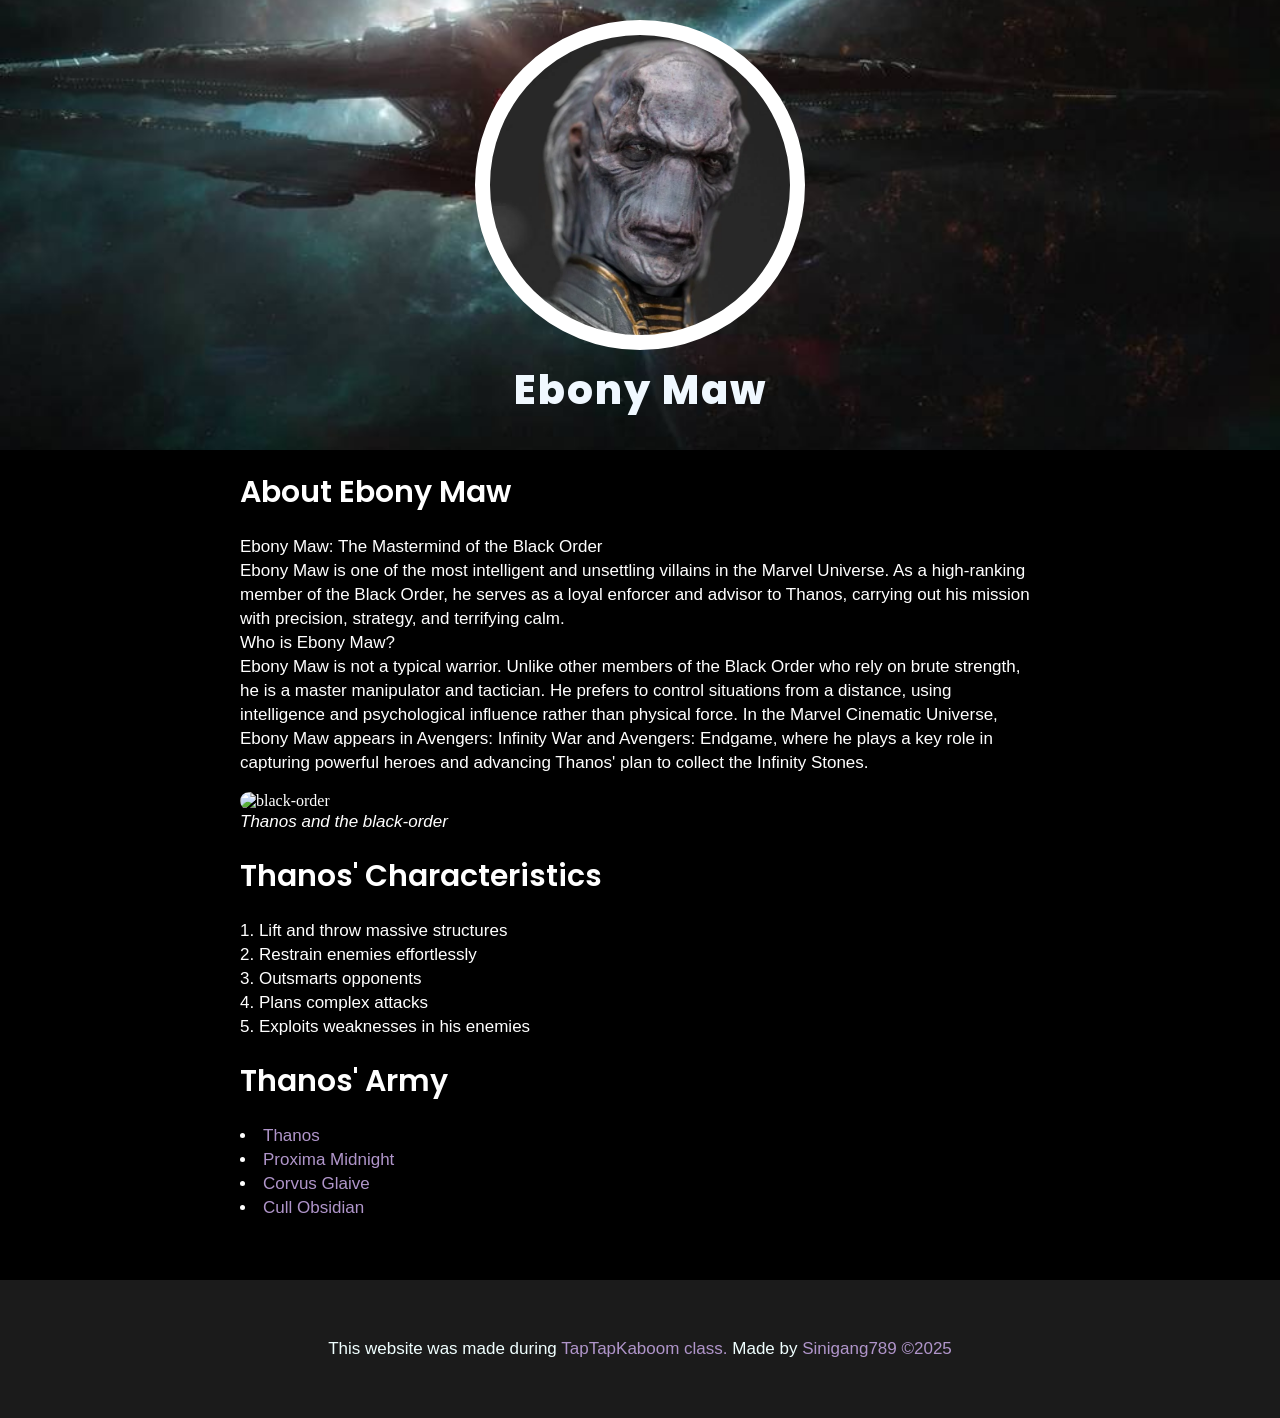
==== Ebony Maw.html @ ae7f5c30 "added another page" ====
<!DOCTYPE html>
<html lang="en">
<head>
    <meta charset="UTF-8">
    <meta name="viewport" content="width=device-width, user-scalable=0, initial-scale=1.0">
    <title>Ebony Maw</title>
    <link rel="icon" href="./img/ebonyfav.ico">
    <link rel="stylesheet" href="./css/style.css?v=2">
</head>
<body class="ebony">

    <!-- header -->
     <header id="ebony">
       <div class="pfp Ebony"></div>
        <h1>Ebony Maw</h1>

     </header>



    <!-- main -->
    <main>
<!-- About -->
     <div class="about">
        <h2>About Ebony Maw</h2>
        <p>
            Ebony Maw: The Mastermind of the Black Order<br>

        Ebony Maw is one of the most intelligent and unsettling villains in the Marvel Universe. As a high-ranking member of the Black Order, he serves as a loyal enforcer and advisor to Thanos, carrying out his mission with precision, strategy, and terrifying calm.<br>

        Who is Ebony Maw?<br>

        Ebony Maw is not a typical warrior. Unlike other members of the Black Order who rely on brute strength, he is a master manipulator and tactician. He prefers to control situations from a distance, using intelligence and psychological influence rather than physical force.

        In the Marvel Cinematic Universe, Ebony Maw appears in Avengers: Infinity War and Avengers: Endgame, where he plays a key role in capturing powerful heroes and advancing Thanos&apos; plan to collect the Infinity Stones.</p>
        
        <img src="../thanos/img/ebonymaw.webp" alt="black-order">
        <p class="caption">Thanos and the black-order</p>
    </div>

    
<!-- Characteristics -->
        <h2>Thanos&apos; Characteristics</h2>
        <ol>
            <li>Lift and throw massive structures</li>
            <li>Restrain enemies effortlessly</li>
            <li>Outsmarts opponents</li>
            <li>Plans complex attacks</li>
            <li>Exploits weaknesses in his enemies</li>
        </ol>
    

<!-- Thanos' Army -->
        <h2>Thanos&apos; Army</h2>
        <ul>
            <li><a href="./index.html" target="">Thanos</a></li>

            <li><a href="https://marvelcinematicuniverse.fandom.com/wiki/Proxima_Midnight" target="_blank">Proxima Midnight</a></li>

            <li><a href="https://marvelcinematicuniverse.fandom.com/wiki/Corvus_Glaive" target="_blank">Corvus Glaive</a></li>

            <li><a href="https://marvelcinematicuniverse.fandom.com/wiki/Cull_Obsidian" target="_blank">Cull Obsidian</a></li>

        </ul>

    </main>


    <!-- footer -->
     <footer>
        <div class="content">
        <p>This website was made during <a href="https://www.taptapkaboom.com">TapTapKaboom class.</a> Made by <a href="htttps://www.youtube.com">Sinigang789 &#169;2025</a></p>
        </div>
     </footer>
</body>
</html>
---- css/style.css ----
@import url('https://fonts.googleapis.com/css2?family=Poppins:ital,wght@0,100;0,200;0,300;0,400;0,500;0,600;0,700;0,800;0,900;1,100;1,200;1,300;1,400;1,500;1,600;1,700;1,800;1,900&family=Roboto:ital,wght@0,100..900;1,100..900&display=swap');


body {
    background-color:rgb(68, 68, 68);
}

body.ebony{
    background-color: black;
}

body.ebony{
    color: white;
}

html, body{

    margin: 0;
    padding: 0;
}

p, ul, ol{
    font-family:Arial, Helvetica, sans-serif;
    font-size: 17px;
    line-height: 24px;
}

ul, ol{
    list-style-position: inside;
    padding-left: 0;
}

p.caption{
    font-size: 12;
    font-style: italic;
    margin-block-start: 0;
}

a{
    color: rgb(176, 149, 202);
    text-decoration: none;
}

a:hover{
    color: rgb(160, 109, 207);
}

a:active{
    color: white;
}

header{
    text-align: center;
    padding: 20px;
    background-image: url('../img/titan3.jpg');
    background-repeat: no-repeat;
    background-position: center 70%; 
    background-size: cover;
}

header#ebony{
    background-image: url('../img/sanctuary.jpg');
    background-repeat: no-repeat;
    background-position: center 70%; 
    background-size: cover;
}




header .pfp{
    width: 300px;
    height: 300px;
    border-radius: 50%;
    border: 15px solid wheat ;
    background-image: url('../img/thanosprofilepic.png');
    background-repeat: no-repeat;
    background-position: -77px center;
    background-size: 136%;
   margin: 0 auto;
}

header .pfp.Ebony{
    background-image: url('../img/ebonymawpfp.webp');
    background-repeat: no-repeat;
    background-position: -82px center;
    border: 15px solid white;
}

h1{
  font-family: "Poppins", sans-serif;
  font-weight: 800;
  font-style: normal;
  font-size: 40px;
  letter-spacing: 2px;
  margin: 10px 0;
  color: aliceblue;
}

h2{
  font-family: "Poppins", sans-serif;  
  font-weight: 600;
  font-style: normal;
  font-size: 30px;
  margin: 20px 0;
}


main{
    max-width: 800px;
    margin: 0 auto;
    padding: 0 20px;
}

main img{
    max-width: 100%;
    border-radius: 10px;
}

/* footer */
footer{
    color: azure;
    background-color:rgb(27, 27, 27);
    text-align: center;
    margin-top: 60px;
    padding: 40px;

}

footer .content{
    max-width: 800px;
    margin: 0 auto;

}

@media (max-width: 600px){

    footer p {
        font-size: 10px;
    }

    h2{
        font-size: 20px;  
        text-align: center;
    }

    p, ul, ol {
        font-size: 15px;
    }

    p{
        text-align: center;
    }

    header .pfp {
    width: 230px;
    height: 230px;
    background-position: -59px center;
    }
}
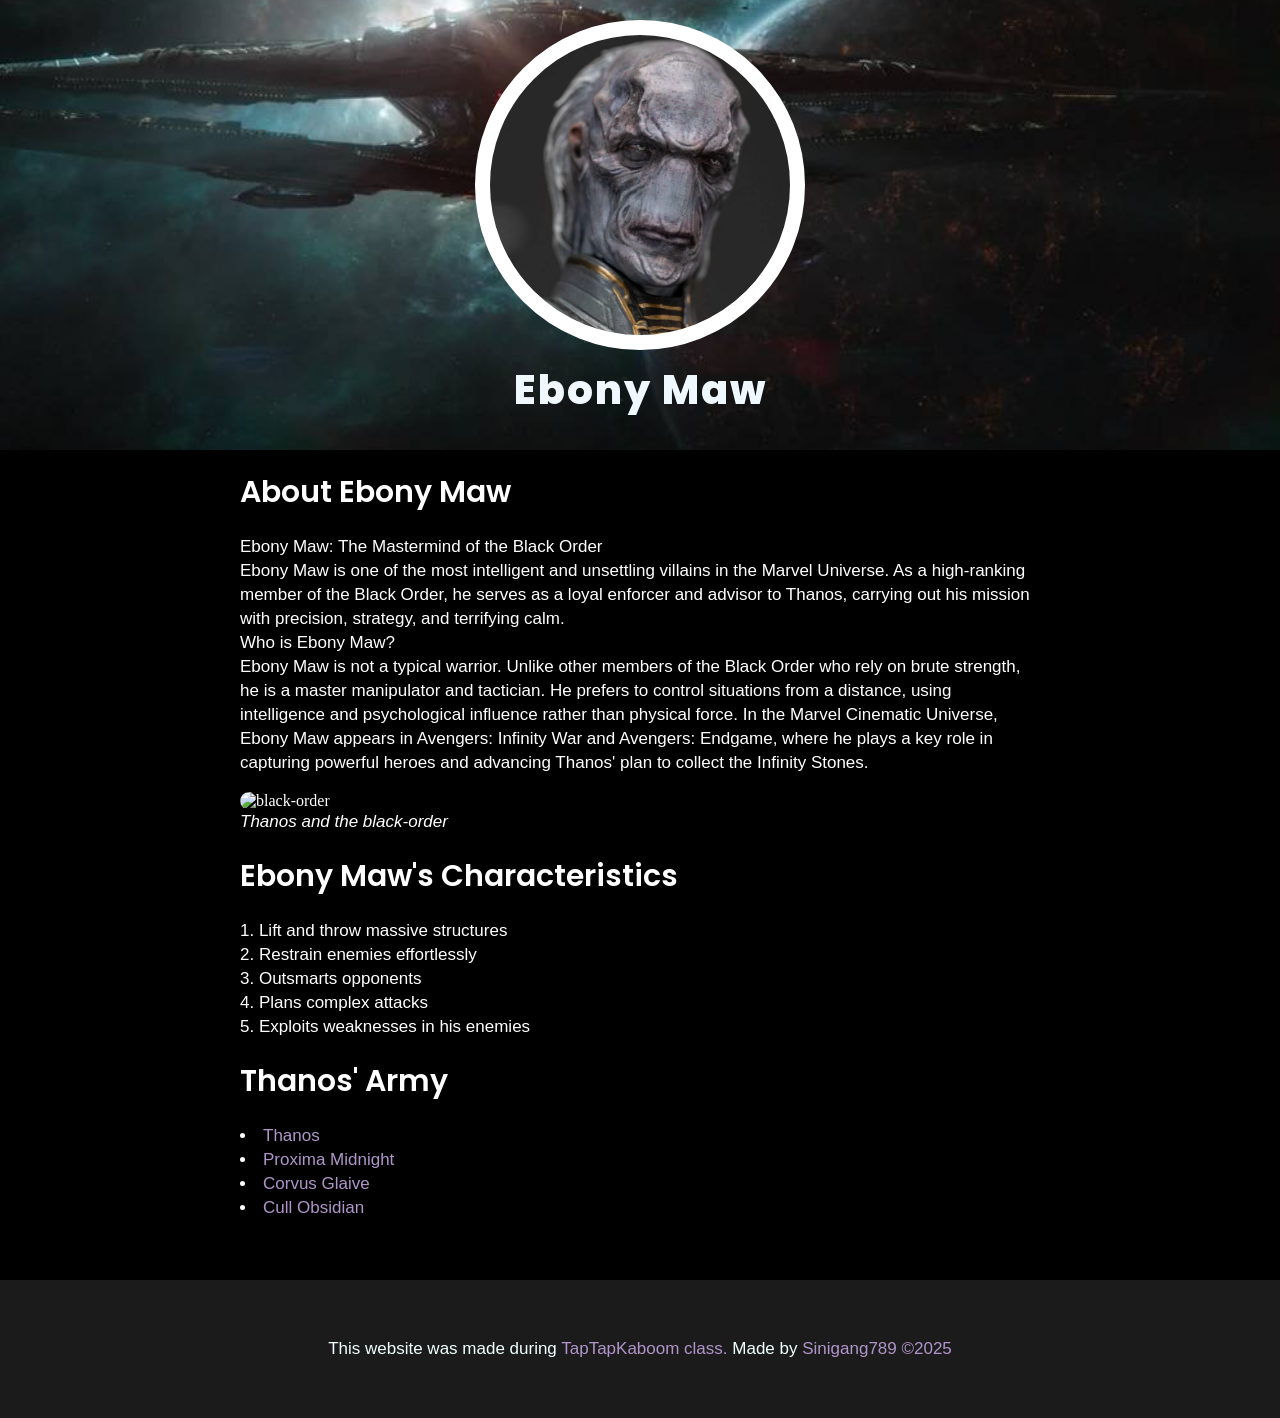
==== commit bd3a803a: "Update Ebony Maw.html" ====
--- a/Ebony Maw.html
+++ b/Ebony Maw.html
@@ -40,7 +40,7 @@
 
     
 <!-- Characteristics -->
-        <h2>Thanos&apos; Characteristics</h2>
+        <h2>Ebony Maw&apos;s Characteristics</h2>
         <ol>
             <li>Lift and throw massive structures</li>
             <li>Restrain enemies effortlessly</li>
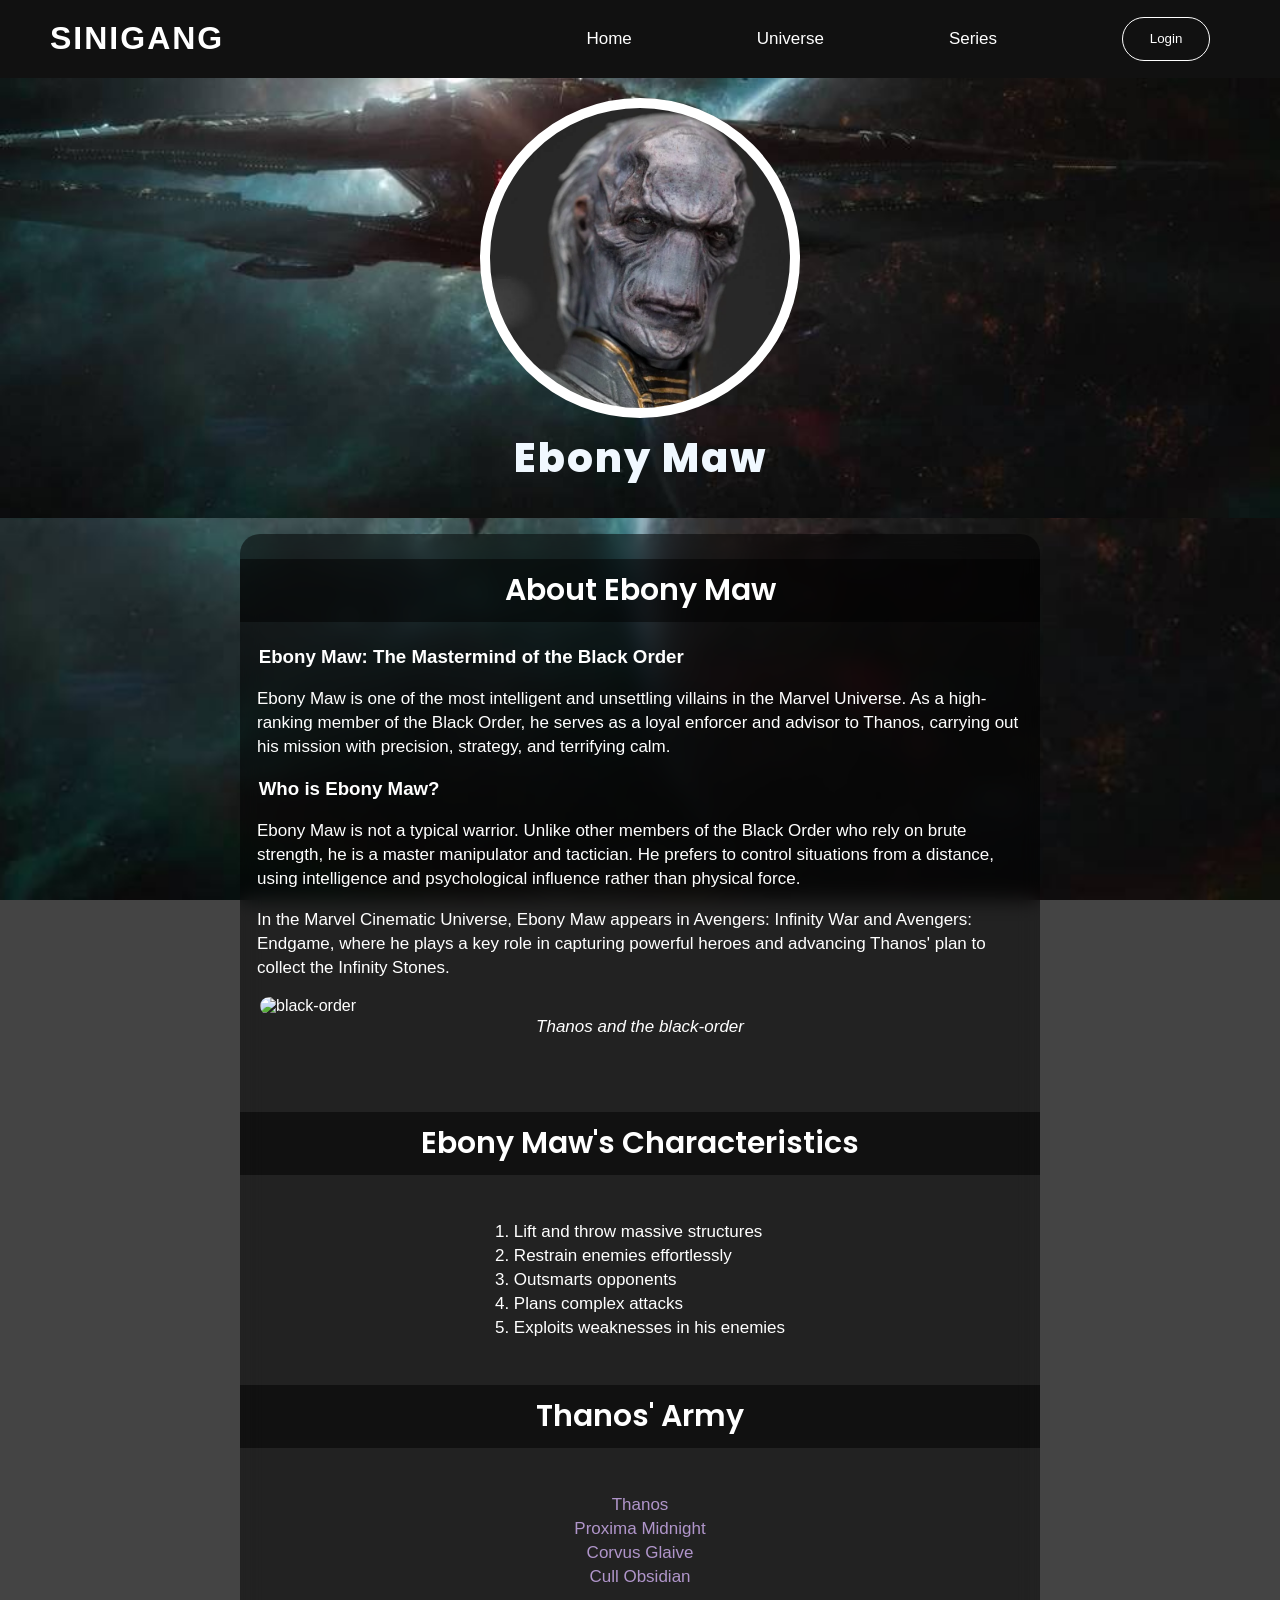
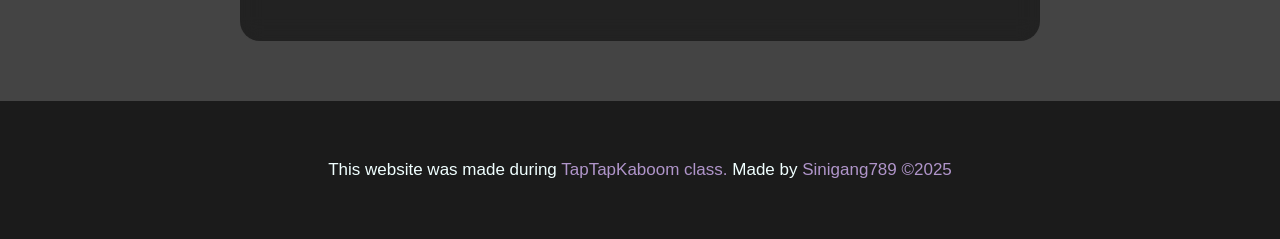
==== commit 7709bb40: "fix main content" ====
--- a/Ebony Maw.html
+++ b/Ebony Maw.html
@@ -10,11 +10,39 @@
 <body class="ebony">
 
     <!-- header -->
-     <header id="ebony">
-       <div class="pfp Ebony"></div>
-        <h1>Ebony Maw</h1>
+        <header>
 
-     </header>
+                    <nav>
+                        <div class="logo">
+                            <a href="#">SINIGANG</a>
+                        </div>
+
+                        <ul class="sidebar">
+                        <li onclick="hideSidebar()" class="close-button"><a href="#"><svg xmlns="http://www.w3.org/2000/svg" height="24px" viewBox="0 -960 960 960" width="24px" fill="#e3e3e3"><path d="m256-200-56-56 224-224-224-224 56-56 224 224 224-224 56 56-224 224 224 224-56 56-224-224-224 224Z"/></svg></a></li>
+                            <li><a href="#">Home</a></li>
+                            <li><a href="#">Services</a></li>
+                            <li><a href="#">About</a></li>
+                            <li class="button"><button>Login</button></li>
+                        </ul>
+
+                        <ul>
+                            <li class="HideOnMobile"><a href="#">Home</a></li>
+                            <li class="HideOnMobile"><a href="#">Universe</a></li>
+                            <li class="HideOnMobile"><a href="#">Series</a></li>
+                            <li class="HideOnMobile"><button>Login</button></li>
+                            <li onclick="showSidebar()" class="menu-button"><a href="#"><svg xmlns="http://www.w3.org/2000/svg" height="24px" viewBox="0 -960 960 960" width="24px" fill="#e3e3e3"><path d="M120-240v-80h720v80H120Zm0-200v-80h720v80H120Zm0-200v-80h720v80H120Z"/></svg></a></li>
+                            
+            
+                        </ul>
+                    </nav>
+        
+        </header>
+
+
+        <section class="hero-ebony">
+            <div class="pfp Ebony"></div>
+            <h1>Ebony Maw</h1>
+         </section>
 
 
 
@@ -23,45 +51,54 @@
 <!-- About -->
      <div class="about">
         <h2>About Ebony Maw</h2>
+        
+           <h3>Ebony Maw: The Mastermind of the Black Order</h3>
         <p>
-            Ebony Maw: The Mastermind of the Black Order<br>
+        Ebony Maw is one of the most intelligent and unsettling villains in the Marvel Universe. As a high-ranking member of the Black Order, he serves as a loyal enforcer and advisor to Thanos, carrying out his mission with precision, strategy, and terrifying calm.
+        </p>
 
-        Ebony Maw is one of the most intelligent and unsettling villains in the Marvel Universe. As a high-ranking member of the Black Order, he serves as a loyal enforcer and advisor to Thanos, carrying out his mission with precision, strategy, and terrifying calm.<br>
+        <h3>Who is Ebony Maw?</h3> 
 
-        Who is Ebony Maw?<br>
-
+        <p>
         Ebony Maw is not a typical warrior. Unlike other members of the Black Order who rely on brute strength, he is a master manipulator and tactician. He prefers to control situations from a distance, using intelligence and psychological influence rather than physical force.
-
-        In the Marvel Cinematic Universe, Ebony Maw appears in Avengers: Infinity War and Avengers: Endgame, where he plays a key role in capturing powerful heroes and advancing Thanos&apos; plan to collect the Infinity Stones.</p>
+        </p>
+        <p>
+        In the Marvel Cinematic Universe, Ebony Maw appears in Avengers: Infinity War and Avengers: Endgame, where he plays a key role in capturing powerful heroes and advancing Thanos&apos; plan to collect the Infinity Stones.
+    </p>
         
         <img src="../thanos/img/ebonymaw.webp" alt="black-order">
         <p class="caption">Thanos and the black-order</p>
     </div>
 
     
-<!-- Characteristics -->
-        <h2>Ebony Maw&apos;s Characteristics</h2>
-        <ol>
-            <li>Lift and throw massive structures</li>
-            <li>Restrain enemies effortlessly</li>
-            <li>Outsmarts opponents</li>
-            <li>Plans complex attacks</li>
-            <li>Exploits weaknesses in his enemies</li>
-        </ol>
-    
+    <div class="profile">
+            <!-- Characteristics -->
+        <div class="characteristics">
+            <h2>Ebony Maw&apos;s Characteristics</h2>
+            <ol>
+                <li>Lift and throw massive structures</li>
+                <li>Restrain enemies effortlessly</li>
+                <li>Outsmarts opponents</li>
+                <li>Plans complex attacks</li>
+                <li>Exploits weaknesses in his enemies</li>
+            </ol>
+        </div>
 
-<!-- Thanos' Army -->
-        <h2>Thanos&apos; Army</h2>
-        <ul>
-            <li><a href="./index.html" target="">Thanos</a></li>
+        <!-- Thanos' Army -->
+         <div class="army">
+            <h2>Thanos&apos; Army</h2>
+            <ul>
+                <li><a href="./index.html" target="">Thanos</a></li>
 
-            <li><a href="https://marvelcinematicuniverse.fandom.com/wiki/Proxima_Midnight" target="_blank">Proxima Midnight</a></li>
+                <li><a href="https://marvelcinematicuniverse.fandom.com/wiki/Proxima_Midnight" target="_blank">Proxima Midnight</a></li>
 
-            <li><a href="https://marvelcinematicuniverse.fandom.com/wiki/Corvus_Glaive" target="_blank">Corvus Glaive</a></li>
+                <li><a href="https://marvelcinematicuniverse.fandom.com/wiki/Corvus_Glaive" target="_blank">Corvus Glaive</a></li>
 
-            <li><a href="https://marvelcinematicuniverse.fandom.com/wiki/Cull_Obsidian" target="_blank">Cull Obsidian</a></li>
+                <li><a href="https://marvelcinematicuniverse.fandom.com/wiki/Cull_Obsidian" target="_blank">Cull Obsidian</a></li>
 
-        </ul>
+            </ul>
+        </div>
+    </div>
 
     </main>
 
@@ -72,5 +109,19 @@
         <p>This website was made during <a href="https://www.taptapkaboom.com">TapTapKaboom class.</a> Made by <a href="htttps://www.youtube.com">Sinigang789 &#169;2025</a></p>
         </div>
      </footer>
+
+          <script>
+        function showSidebar(){
+            const sidebar = document.querySelector('.sidebar')
+            sidebar.style.display = 'flex'
+        }
+        function hideSidebar(){
+            const sidebar = document.querySelector('.sidebar')
+            sidebar.style.display = 'none'
+        }
+        
+     </script>
+
+
 </body>
 </html>
--- a/css/style.css
+++ b/css/style.css
@@ -4,10 +4,21 @@
 
 body {
     background-color:rgb(68, 68, 68);
-}
-
-body.ebony{
-    background-color: black;
+    background-image: url('../img/titan.webp');
+    background-repeat: no-repeat;
+    background-position: center;
+    background-size: cover;
+    background-attachment: fixed;
+    color: white;
+}
+
+.ebony{
+     background-image: url('../img/sanctuary.jpg');
+    background-repeat: no-repeat;
+    background-position: center;
+    background-size: cover;
+    background-attachment: fixed;
+    font-family: sans-serif;
 }
 
 body.ebony{
@@ -18,74 +29,6 @@
 
     margin: 0;
     padding: 0;
-}
-
-p, ul, ol{
-    font-family:Arial, Helvetica, sans-serif;
-    font-size: 17px;
-    line-height: 24px;
-}
-
-ul, ol{
-    list-style-position: inside;
-    padding-left: 0;
-}
-
-p.caption{
-    font-size: 12;
-    font-style: italic;
-    margin-block-start: 0;
-}
-
-a{
-    color: rgb(176, 149, 202);
-    text-decoration: none;
-}
-
-a:hover{
-    color: rgb(160, 109, 207);
-}
-
-a:active{
-    color: white;
-}
-
-header{
-    text-align: center;
-    padding: 20px;
-    background-image: url('../img/titan3.jpg');
-    background-repeat: no-repeat;
-    background-position: center 70%; 
-    background-size: cover;
-}
-
-header#ebony{
-    background-image: url('../img/sanctuary.jpg');
-    background-repeat: no-repeat;
-    background-position: center 70%; 
-    background-size: cover;
-}
-
-
-
-
-header .pfp{
-    width: 300px;
-    height: 300px;
-    border-radius: 50%;
-    border: 15px solid wheat ;
-    background-image: url('../img/thanosprofilepic.png');
-    background-repeat: no-repeat;
-    background-position: -77px center;
-    background-size: 136%;
-   margin: 0 auto;
-}
-
-header .pfp.Ebony{
-    background-image: url('../img/ebonymawpfp.webp');
-    background-repeat: no-repeat;
-    background-position: -82px center;
-    border: 15px solid white;
 }
 
 h1{
@@ -103,19 +46,235 @@
   font-weight: 600;
   font-style: normal;
   font-size: 30px;
-  margin: 20px 0;
-}
+  text-align: center;
+  background-color: rgba(0, 0, 0, 0.507);
+  padding: 9px 0;
+}
+
+h3, p {
+    padding: 0 1em;
+}
+
+/* Nav */
+
+nav {
+    background-color: rgb(17, 17, 17);
+    display: flex;
+    align-items: center; /* vertical centering */
+    justify-content: space-between; /* logo left, menu right */
+    padding: 0 50px;
+}
+
+.logo{
+    font-family: Arial, Helvetica, sans-serif; 
+    font-weight: bold;
+    letter-spacing: 2px;
+    font-size: 2rem;
+}
+
+nav a{
+    text-decoration: none;
+    color: white;
+    
+}
+
+nav ul {
+    height: 100%;
+    display: flex;
+    align-items: center;
+    list-style: none;
+    gap: 5em;
+    margin: 0;
+    padding: 1em 0;
+}
+
+nav ul li{
+    padding: 0 20px;
+}
+
+nav button{
+    color: white;
+    background: none;
+    border: 1px solid white;
+    padding: 1em 2em;
+    border-radius: 5em;
+    transition: all 0.2s ease;
+}
+
+nav button:hover{
+    background-color:  rgba(134, 90, 175, 0.63);;
+}
+
+li.menu-button{
+    display: none;
+}
+
+/* ==================================== */
+
+/* Sidebar */
+.sidebar{
+    
+    position: fixed;
+    top: 0;
+    right: 0; /* or left: 0; */
+    width: 250px;
+    height: 100vh;
+    background-color: rgba(0, 0, 0, 0.432);
+    backdrop-filter: blur(10px);
+    padding: 20px;
+    z-index: 999;
+    display: none;
+    flex-direction: column;
+    align-items: flex-start;
+    box-shadow: rgba(0, 0, 0, 0.19) 20px 10px 0px, rgba(0, 0, 0, 0.23) 0px 6px 6px;
+}
+
+li.button{
+    width: 55%;
+    padding: 0; 
+    margin: 0 auto;
+}
+
+.sidebar button{
+    width: 100%;
+    margin: 0 auto;
+}
+
+
+li.close-button{
+    width: 100%;
+    padding: 0; 
+    margin: 0 auto;
+}
+
+.close-button a{
+    margin-left: 13em;
+
+}
+
+
+
+p, ul, ol{
+    font-family:Arial, Helvetica, sans-serif;
+    font-size: 17px;
+    line-height: 24px;
+}
+
+ul, ol{
+    list-style-position: inside;
+    padding-left: 0;
+    width: fit-content;
+    margin: 0 auto;
+    padding: 20px;
+}
+ul{
+    list-style: none;
+    text-align: center;
+}
+
+p.caption{
+    font-size: 12;
+    font-style: italic;
+    margin-block-start: 0;
+    text-align: center;
+}
+
+a{
+    color: rgb(176, 149, 202);
+    text-decoration: none;
+}
+
+a:hover{
+    color: rgb(160, 109, 207);
+}
+
+a:active{
+    color: white;
+}
+
+.hero-section{
+    text-align: center;
+    padding: 20px;
+    background-image: url('../img/titan3.jpg');
+    background-repeat: no-repeat;
+    background-position: center 70%; 
+    background-size: cover;
+}
+
+.hero-ebony{
+    padding: 20px;
+    text-align: center;
+    background-image: url('../img/sanctuary.jpg');
+    background-repeat: no-repeat;
+    background-position: center 70%; 
+    background-size: cover;
+}
+
+
+
+
+.hero-section .pfp{
+    width: 300px;
+    height: 300px;
+    border-radius: 50%;
+    border: 10px solid white ;
+    background-image: url('../img/thanosprofilepic.png');
+    background-repeat: no-repeat;
+    background-position: -77px center;
+    background-size: 136%;
+   margin: 0 auto;
+   transition: all 0.5s ease;
+}
+
+.hero-section .pfp:hover{
+    background-size: 160%;
+    background-position: -110px -5px;
+    filter: saturate(4);
+    filter: brightness(3);
+}
+
+.pfp.Ebony{
+    width: 300px;
+    height: 300px;
+    border-radius: 50%;
+    border: 10px solid white ;
+    background-image: url('../img/ebonymawpfp.webp');
+    background-repeat: no-repeat;
+    background-position: -77px center;
+    background-size: 136%;
+   margin: 0 auto;
+   transition: all 0.8s ease;
+   
+}
+
+.pfp.Ebony:hover{
+    background-size: 170%;
+    background-position: -150px -100px;
+    filter: brightness(5);
+    filter:contrast(2)
+}
+
+
 
 
 main{
     max-width: 800px;
-    margin: 0 auto;
-    padding: 0 20px;
+    margin: 1em auto;
+    background-color: rgba(0, 0, 0, 0.5);
+    backdrop-filter: blur(10px);
+    border-radius: 20px;
+    overflow: hidden;
 }
 
 main img{
-    max-width: 100%;
+    max-width: 95%;
     border-radius: 10px;
+    margin: 0 auto;
+    display: block;
+}
+
+.profile{
+    padding: 2em 0;
 }
 
 /* footer */
@@ -134,7 +293,7 @@
 
 }
 
-@media (max-width: 600px){
+@media (max-width: 800px){
 
     footer p {
         font-size: 10px;
@@ -158,5 +317,16 @@
     height: 230px;
     background-position: -59px center;
     }
-}
-
+
+    .HideOnMobile{
+        display: none;
+    }
+
+    li.menu-button {
+    display: flex;
+    justify-self: flex-end;
+    margin: 0;
+    padding: 0;
+}
+}
+
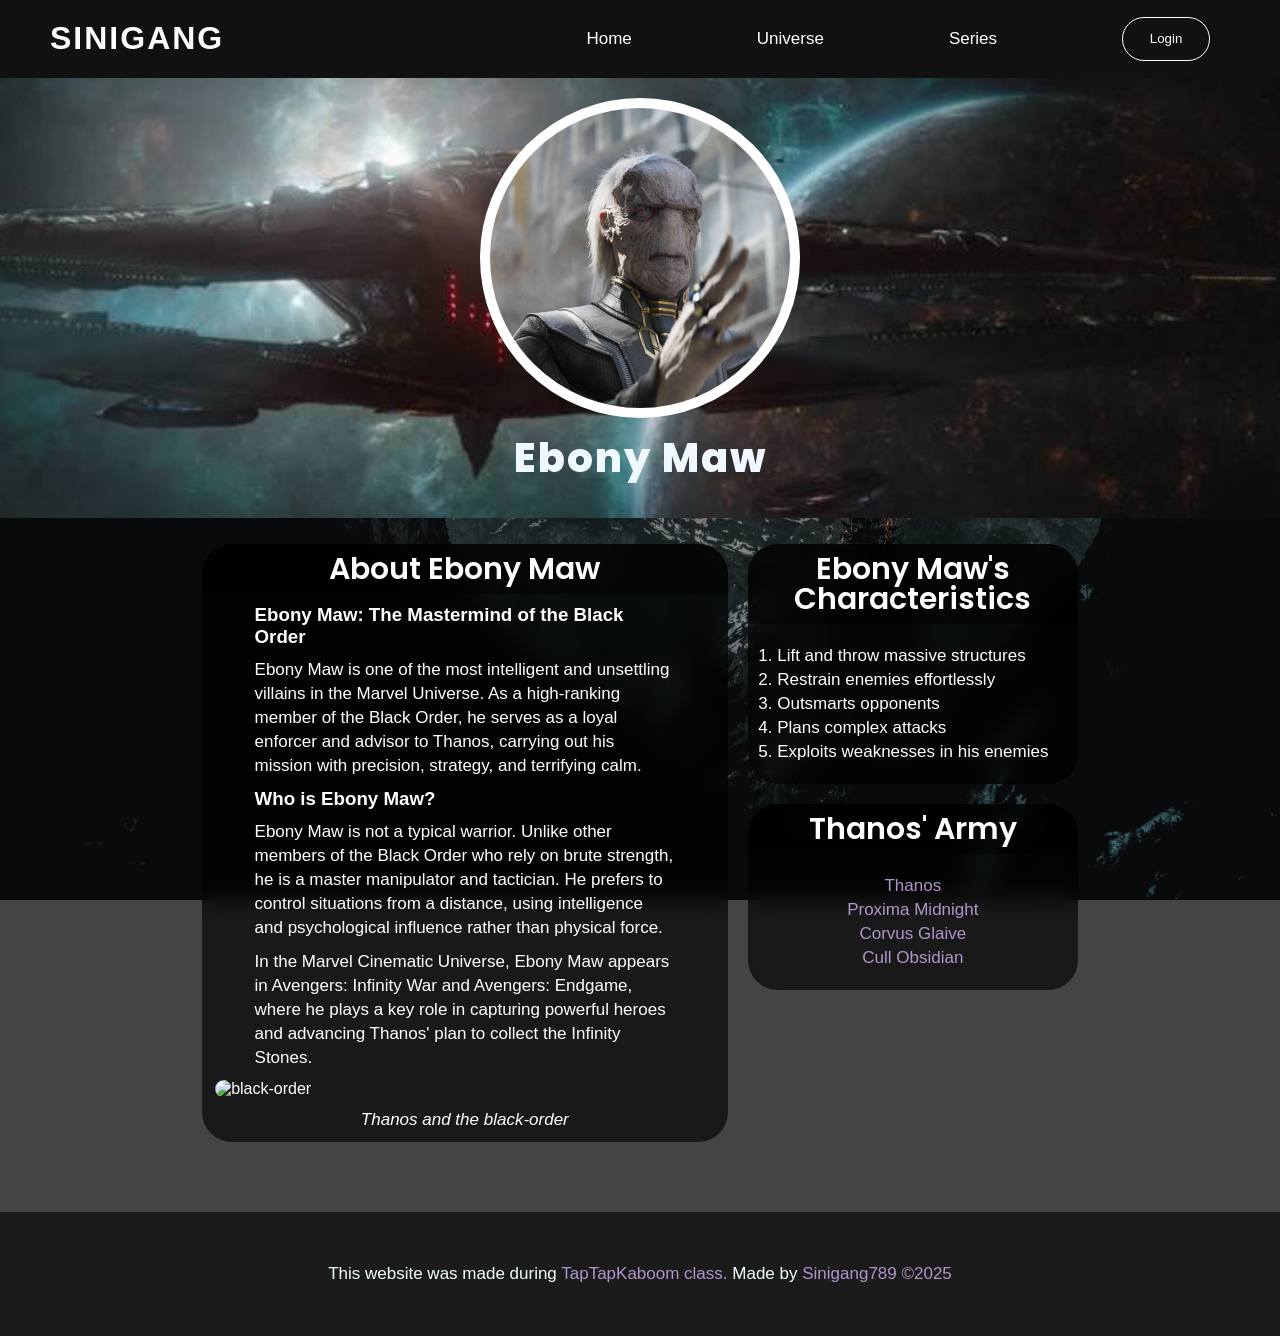
==== commit 1341e602: "fix" ====
--- a/Ebony Maw.html
+++ b/Ebony Maw.html
@@ -12,35 +12,33 @@
     <!-- header -->
         <header>
 
-                    <nav>
-                        <div class="logo">
-                            <a href="#">SINIGANG</a>
-                        </div>
+            <nav>
+                <div class="logo">
+                    <a href="#">SINIGANG</a>
+                </div>
 
-                        <ul class="sidebar">
-                        <li onclick="hideSidebar()" class="close-button"><a href="#"><svg xmlns="http://www.w3.org/2000/svg" height="24px" viewBox="0 -960 960 960" width="24px" fill="#e3e3e3"><path d="m256-200-56-56 224-224-224-224 56-56 224 224 224-224 56 56-224 224 224 224-56 56-224-224-224 224Z"/></svg></a></li>
-                            <li><a href="#">Home</a></li>
-                            <li><a href="#">Services</a></li>
-                            <li><a href="#">About</a></li>
-                            <li class="button"><button>Login</button></li>
-                        </ul>
+                <ul class="sidebar">
+                    <li onclick="hideSidebar()" class="close-button"><a href="#"><svg xmlns="http://www.w3.org/2000/svg" height="24px" viewBox="0 -960 960 960" width="24px" fill="#e3e3e3"><path d="m256-200-56-56 224-224-224-224 56-56 224 224 224-224 56 56-224 224 224 224-56 56-224-224-224 224Z"/></svg></a></li>
+                    <li><a href="#">Home</a></li>
+                    <li><a href="#">Services</a></li>
+                    <li><a href="#">About</a></li>
+                    <li class="button"><button>Login</button></li>
+                 </ul>
 
-                        <ul>
-                            <li class="HideOnMobile"><a href="#">Home</a></li>
-                            <li class="HideOnMobile"><a href="#">Universe</a></li>
-                            <li class="HideOnMobile"><a href="#">Series</a></li>
-                            <li class="HideOnMobile"><button>Login</button></li>
-                            <li onclick="showSidebar()" class="menu-button"><a href="#"><svg xmlns="http://www.w3.org/2000/svg" height="24px" viewBox="0 -960 960 960" width="24px" fill="#e3e3e3"><path d="M120-240v-80h720v80H120Zm0-200v-80h720v80H120Zm0-200v-80h720v80H120Z"/></svg></a></li>
-                            
-            
-                        </ul>
-                    </nav>
+                <ul>
+                    <li class="HideOnMobile"><a href="#">Home</a></li>
+                    <li class="HideOnMobile"><a href="#">Universe</a></li>
+                    <li class="HideOnMobile"><a href="#">Series</a></li>
+                    <li class="HideOnMobile"><button>Login</button></li>
+                    <li onclick="showSidebar()" class="menu-button"><a href="#"><svg xmlns="http://www.w3.org/2000/svg" height="24px" viewBox="0 -960 960 960" width="24px" fill="#e3e3e3"><path d="M120-240v-80h720v80H120Zm0-200v-80h720v80H120Zm0-200v-80h720v80H120Z"/></svg></a></li>
+                 </ul>
+             </nav>
         
         </header>
 
 
         <section class="hero-ebony">
-            <div class="pfp Ebony"></div>
+            <div class="pfp-ebony"></div>
             <h1>Ebony Maw</h1>
          </section>
 
@@ -90,7 +88,7 @@
             <ul>
                 <li><a href="./index.html" target="">Thanos</a></li>
 
-                <li><a href="https://marvelcinematicuniverse.fandom.com/wiki/Proxima_Midnight" target="_blank">Proxima Midnight</a></li>
+                <li><a href="./Proxima-Midnight.html" target="_blank">Proxima Midnight</a></li>
 
                 <li><a href="https://marvelcinematicuniverse.fandom.com/wiki/Corvus_Glaive" target="_blank">Corvus Glaive</a></li>
 
--- a/css/style.css
+++ b/css/style.css
@@ -4,7 +4,7 @@
 
 body {
     background-color:rgb(68, 68, 68);
-    background-image: url('../img/titan.webp');
+    background-image: url('../img/thanos_bg.jpg');
     background-repeat: no-repeat;
     background-position: center;
     background-size: cover;
@@ -12,8 +12,8 @@
     color: white;
 }
 
-.ebony{
-     background-image: url('../img/sanctuary.jpg');
+.ebony, .proxima{
+     background-image: url('../img/armybg.jpg');
     background-repeat: no-repeat;
     background-position: center;
     background-size: cover;
@@ -42,17 +42,20 @@
 }
 
 h2{
-  font-family: "Poppins", sans-serif;  
-  font-weight: 600;
-  font-style: normal;
-  font-size: 30px;
-  text-align: center;
-  background-color: rgba(0, 0, 0, 0.507);
-  padding: 9px 0;
+    font-family: "Poppins", sans-serif;
+    font-weight: 600;
+    font-style: normal;
+    font-size: 30px;
+    text-align: center;
+    background-color: rgba(0, 0, 0, 0.507);
+    margin: 0;
+    line-height: 1;
+    padding: 10px 0;
 }
 
 h3, p {
-    padding: 0 1em;
+    max-width: 80%;
+    margin: 10px auto;
 }
 
 /* Nav */
@@ -81,6 +84,7 @@
 nav ul {
     height: 100%;
     display: flex;
+    justify-content: flex-end;
     align-items: center;
     list-style: none;
     gap: 5em;
@@ -125,6 +129,7 @@
     z-index: 999;
     display: none;
     flex-direction: column;
+    justify-content: flex-start;
     align-items: flex-start;
     box-shadow: rgba(0, 0, 0, 0.19) 20px 10px 0px, rgba(0, 0, 0, 0.23) 0px 6px 6px;
 }
@@ -161,7 +166,7 @@
 }
 
 ul, ol{
-    list-style-position: inside;
+    list-style-position: outside;
     padding-left: 0;
     width: fit-content;
     margin: 0 auto;
@@ -195,10 +200,11 @@
 .hero-section{
     text-align: center;
     padding: 20px;
-    background-image: url('../img/titan3.jpg');
-    background-repeat: no-repeat;
-    background-position: center 70%; 
-    background-size: cover;
+    background-image: url(../img/titan3.jpg);
+    background-repeat: no-repeat;
+    background-position: center -731px;
+    background-size: cover;
+    background-attachment: fixed;
 }
 
 .hero-ebony{
@@ -206,14 +212,15 @@
     text-align: center;
     background-image: url('../img/sanctuary.jpg');
     background-repeat: no-repeat;
-    background-position: center 70%; 
-    background-size: cover;
-}
-
-
-
-
-.hero-section .pfp{
+    background-position: center -60px;
+    background-size: cover;
+    background-attachment: fixed;
+}
+
+
+
+
+.pfp-thanos{
     width: 300px;
     height: 300px;
     border-radius: 50%;
@@ -223,47 +230,70 @@
     background-position: -77px center;
     background-size: 136%;
    margin: 0 auto;
-   transition: all 0.5s ease;
-}
-
-.hero-section .pfp:hover{
-    background-size: 160%;
+   /* transition: all 0.2s ease; */
+}
+
+.pfp-thanos:hover{
+    background-image: url(../img/thanos-gif.gif);
+    background-position: -10px -10px;
+    /* background-size: 160%;
     background-position: -110px -5px;
     filter: saturate(4);
-    filter: brightness(3);
-}
-
-.pfp.Ebony{
+    filter: brightness(3); */
+}
+
+.pfp-ebony{
     width: 300px;
     height: 300px;
     border-radius: 50%;
     border: 10px solid white ;
-    background-image: url('../img/ebonymawpfp.webp');
+    background-image: url('../img/Ebony_Maw_profile2.webp');
     background-repeat: no-repeat;
     background-position: -77px center;
-    background-size: 136%;
+    background-size: cover;
    margin: 0 auto;
-   transition: all 0.8s ease;
+   transition: all 0.2s ease;
    
 }
 
-.pfp.Ebony:hover{
-    background-size: 170%;
+.pfp-ebony:hover{
+    background-image: url(../img/ebonymaw.gif);
+    background-size: cover;
+    background-position: -150px 0px;
+    /* background-size: 170%;
     background-position: -150px -100px;
     filter: brightness(5);
-    filter:contrast(2)
-}
-
+    filter:contrast(2) */
+}
+
+.pfp-proxima{
+    width: 300px;
+    height: 300px;
+    border-radius: 50%;
+    border: 10px solid white ;
+    background-image: url('../img/proximapfp.jpg');
+    background-repeat: no-repeat;
+    background-position: -180px center;
+    background-size: cover;
+   margin: 0 auto;
+
+}
+
+.pfp-proxima:hover{
+    background-image: url(../img/proxima.gif);
+    background-size: cover;
+    background-position: -180px 0px;
+}
 
 
 
 main{
-    max-width: 800px;
+    width: 70vw;
     margin: 1em auto;
-    background-color: rgba(0, 0, 0, 0.5);
-    backdrop-filter: blur(10px);
     border-radius: 20px;
     overflow: hidden;
+    display: flex;
+    flex-wrap: wrap;
 }
 
 main img{
@@ -273,9 +303,65 @@
     display: block;
 }
 
-.profile{
-    padding: 2em 0;
-}
+.about{
+    flex: 1.5;
+    border-radius: 50px;
+    margin: 10px;
+}
+
+.about p {
+    max-width: 80%;
+    margin: 10px auto;
+}
+
+
+.profile {
+    flex: 1;
+    display: flex;
+    flex-direction: column;
+}
+
+.about, .characteristics, .army, .table{
+    background-color: #000000a1;
+    border-radius: 30px;
+    backdrop-filter: blur(10px);
+    overflow: hidden;
+    margin: 10px;
+
+}
+
+.list{
+    display: flex;
+    width: 100%;
+    gap: 4px;
+}
+
+
+.table{
+flex: 1;    
+}
+
+table {
+    border-collapse: collapse;
+    width: 87%;
+    margin: 20px auto;
+    height: fit-content;
+}
+
+td.row {
+    width: 30%;
+}
+
+td {
+  border: 1px solid #beb9b9;
+  padding: 10px;
+  text-align: center;
+  height: 2em;
+}
+
+
+
+
 
 /* footer */
 footer{
@@ -293,15 +379,20 @@
 
 }
 
-@media (max-width: 800px){
-
-    footer p {
-        font-size: 10px;
-    }
+@media (max-width: 900px){
+
+   main{
+    display: flex;
+    flex-direction: column;
+    width: 95vw;
+   }
 
     h2{
-        font-size: 20px;  
+        font-size: 2em;  
         text-align: center;
+    }
+    h3{
+       text-align: center; 
     }
 
     p, ul, ol {
@@ -312,12 +403,24 @@
         text-align: center;
     }
 
-    header .pfp {
+     .pfp-thanos{
+    background-image: url(../img/thanos-gif.gif);
+    background-position: -10px -10px;
+    }
+
+   .pfp {
     width: 230px;
     height: 230px;
     background-position: -59px center;
     }
 
+    .pfp-ebony{
+    background-image: url(../img/ebonymaw.gif);
+    background-size: cover;
+    background-position: -150px 0px;
+    }
+    
+
     .HideOnMobile{
         display: none;
     }
@@ -328,5 +431,8 @@
     margin: 0;
     padding: 0;
 }
-}
-
+ footer p {
+        font-size: 10px;
+    }
+}
+
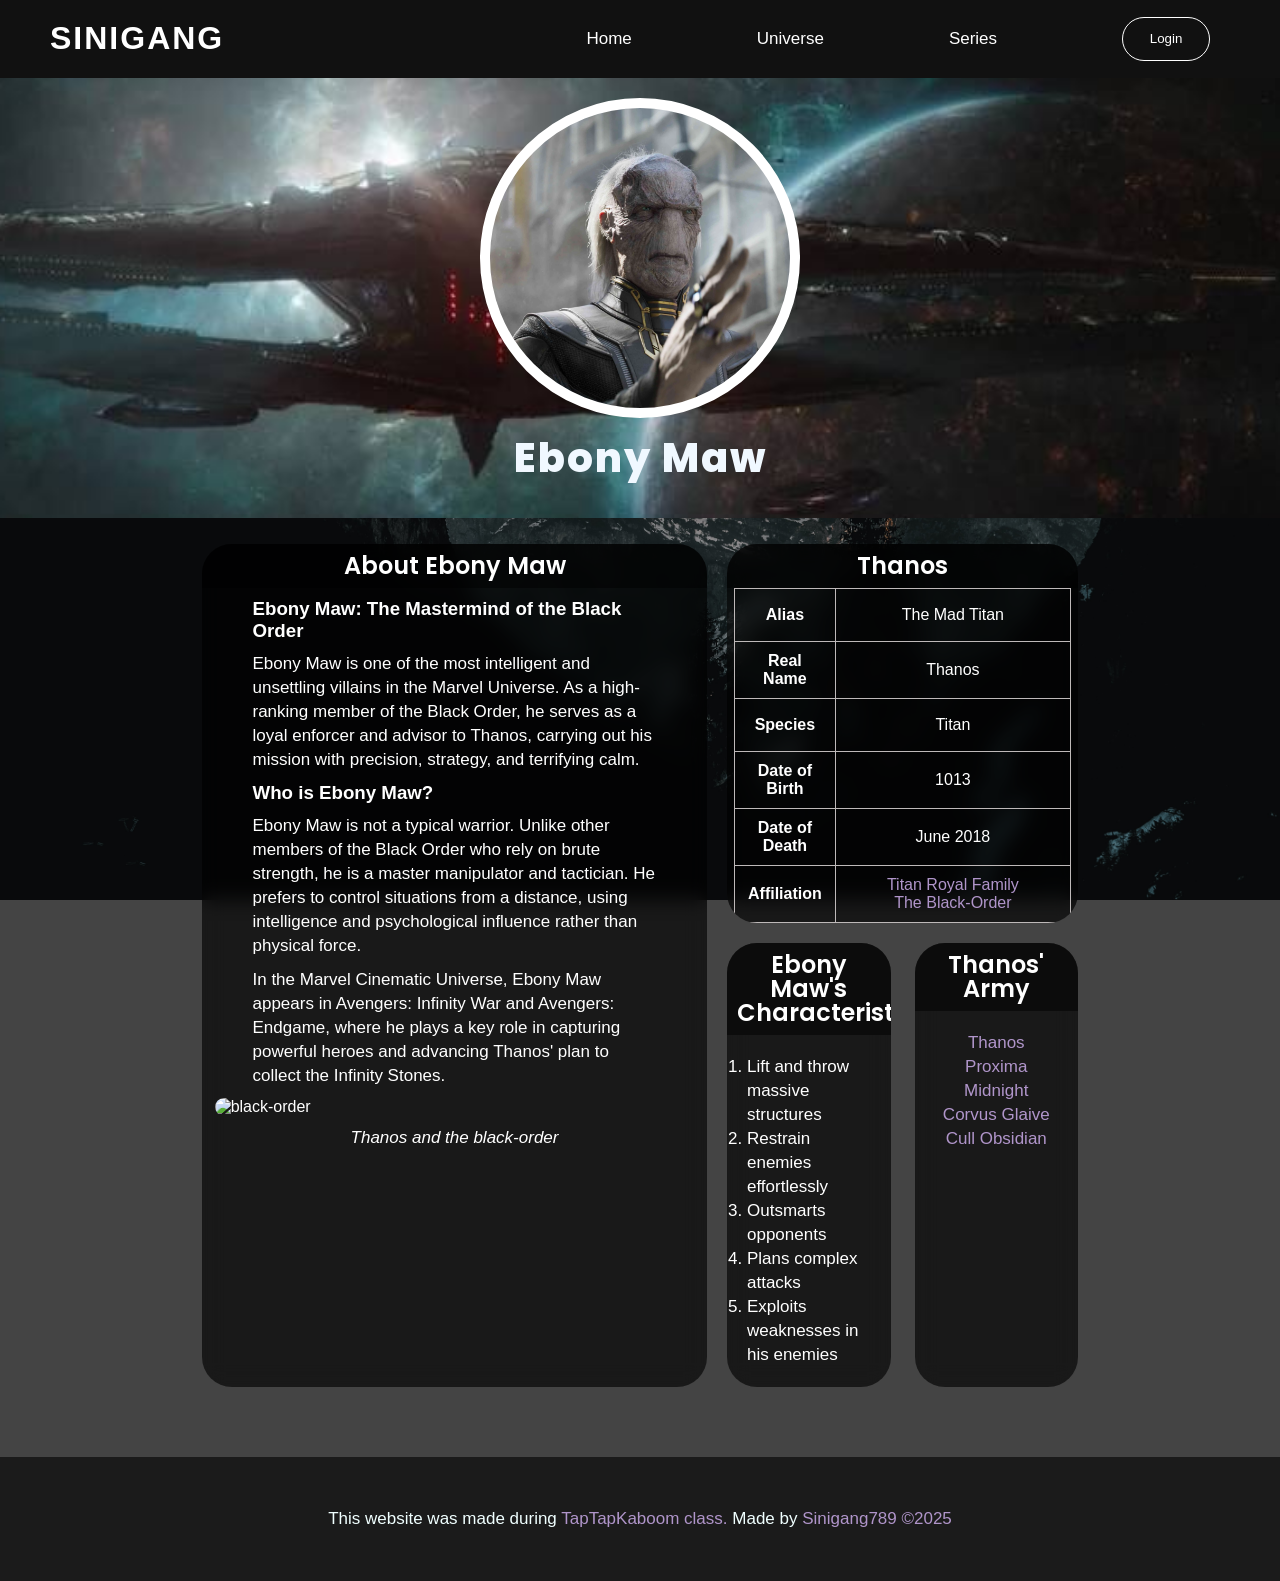
==== commit 2478d647: "added character details" ====
--- a/Ebony Maw.html
+++ b/Ebony Maw.html
@@ -70,31 +70,65 @@
 
     
     <div class="profile">
-            <!-- Characteristics -->
-        <div class="characteristics">
-            <h2>Ebony Maw&apos;s Characteristics</h2>
-            <ol>
-                <li>Lift and throw massive structures</li>
-                <li>Restrain enemies effortlessly</li>
-                <li>Outsmarts opponents</li>
-                <li>Plans complex attacks</li>
-                <li>Exploits weaknesses in his enemies</li>
-            </ol>
+        <div class="table">
+            <h2>Thanos</h2>
+            <table>
+                <tr>
+                    <td class="row">Alias</td>
+                    <td>The Mad Titan</td>
+                </tr>
+                <tr>
+                    <td class="row"> Real Name</td>
+                    <td>Thanos</td>
+                </tr>
+                <tr>
+                    <td class="row">Species</td>
+                    <td>Titan</td>
+                </tr>
+                <tr>
+                    <td class="row">Date of Birth</td>
+                    <td>1013</td>
+                </tr>
+                <tr>
+                    <td class="row">Date of Death</td>
+                    <td>June 2018</td>
+                </tr>
+                <tr>
+                    <td class="row">Affiliation</td>
+                    <td>
+                        <a href="#">Titan Royal Family </a><br>
+                        <a href="#">The Black-Order</a>
+                </td>
+                </tr>
+            </table>
         </div>
 
-        <!-- Thanos' Army -->
-         <div class="army">
-            <h2>Thanos&apos; Army</h2>
-            <ul>
-                <li><a href="./index.html" target="">Thanos</a></li>
+        <div class="list">
+            <!-- Characteristics -->
+            <div class="characteristics">
+                <h2>Ebony Maw&apos;s Characteristics</h2>
+                <ol>
+                    <li>Lift and throw massive structures</li>
+                    <li>Restrain enemies effortlessly</li>
+                    <li>Outsmarts opponents</li>
+                    <li>Plans complex attacks</li>
+                    <li>Exploits weaknesses in his enemies</li>
+                </ol>
+            </div>
 
-                <li><a href="./Proxima-Midnight.html" target="_blank">Proxima Midnight</a></li>
+            <!-- Thanos' Army -->
+            <div class="army">
+                <h2>Thanos&apos; Army</h2>
+                <ul>
+                    <li><a href="./index.html" target="">Thanos</a></li>
 
-                <li><a href="https://marvelcinematicuniverse.fandom.com/wiki/Corvus_Glaive" target="_blank">Corvus Glaive</a></li>
+                    <li><a href="./Proxima-Midnight.html" target="_blank">Proxima Midnight</a></li>
 
-                <li><a href="https://marvelcinematicuniverse.fandom.com/wiki/Cull_Obsidian" target="_blank">Cull Obsidian</a></li>
+                    <li><a href="https://marvelcinematicuniverse.fandom.com/wiki/Corvus_Glaive" target="_blank">Corvus Glaive</a></li>
 
-            </ul>
+                    <li><a href="https://marvelcinematicuniverse.fandom.com/wiki/Cull_Obsidian" target="_blank">Cull Obsidian</a></li>
+                </ul>
+            </div>
         </div>
     </div>
 
--- a/css/style.css
+++ b/css/style.css
@@ -45,12 +45,12 @@
     font-family: "Poppins", sans-serif;
     font-weight: 600;
     font-style: normal;
-    font-size: 30px;
+    font-size: 1.5em;
     text-align: center;
     background-color: rgba(0, 0, 0, 0.507);
     margin: 0;
     line-height: 1;
-    padding: 10px 0;
+    padding: 10px;
 }
 
 h3, p {
@@ -334,23 +334,35 @@
     display: flex;
     width: 100%;
     gap: 4px;
+    flex: .5;
+}
+
+.characteristics{
+    flex: 1;
+}
+
+.army{
+    flex: 1;
 }
 
 
 .table{
-flex: 1;    
+flex: auto;    
 }
 
 table {
+    font-family: sans-serif;
     border-collapse: collapse;
-    width: 87%;
-    margin: 20px auto;
-    height: fit-content;
-}
-
+    width: 96%;
+    margin: 0 auto;
+    height: 87%;
+}
 td.row {
     width: 30%;
-}
+     font-weight: bold;
+   
+}
+
 
 td {
   border: 1px solid #beb9b9;
@@ -379,7 +391,7 @@
 
 }
 
-@media (max-width: 900px){
+@media (max-width: 1200px){
 
    main{
     display: flex;
@@ -430,7 +442,20 @@
     justify-self: flex-end;
     margin: 0;
     padding: 0;
-}
+    }
+    .characteristics{
+        flex: 1;
+    }
+    .army{
+        flex: 1;
+    }
+    table{
+        width: 75%;
+    }
+
+    .list{
+    flex-flow: column;
+    }
  footer p {
         font-size: 10px;
     }
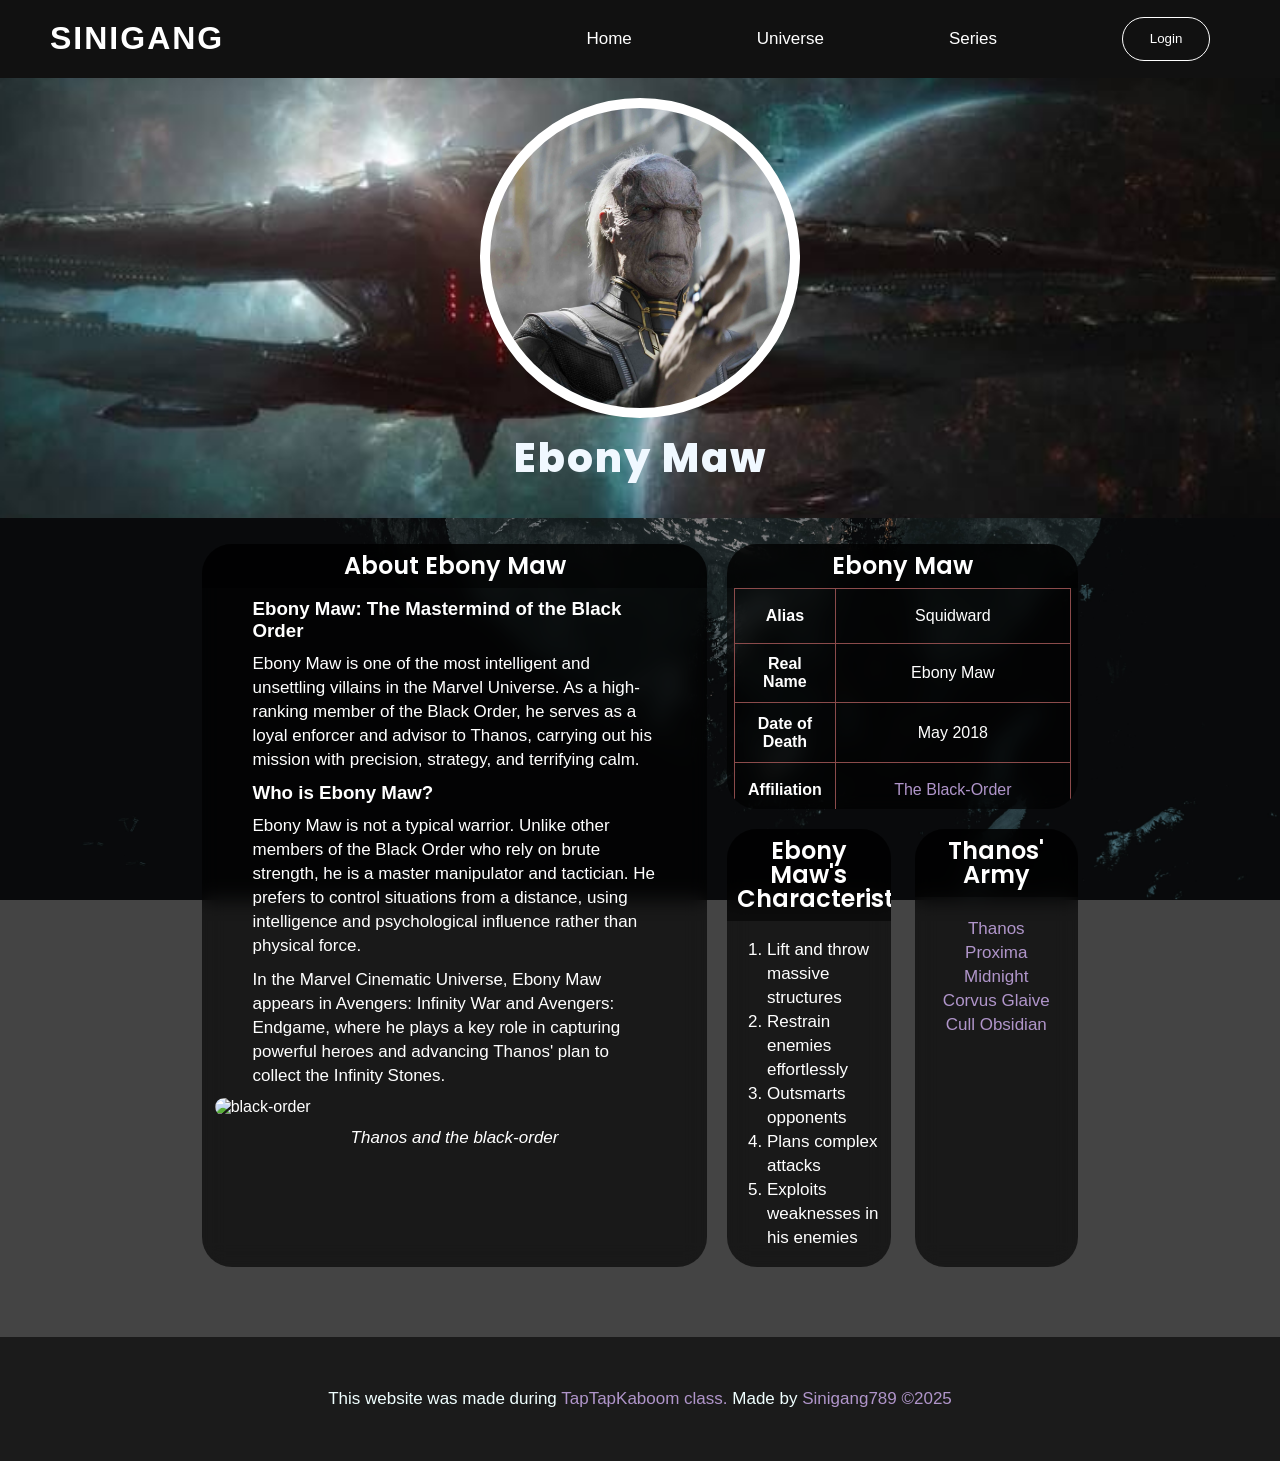
==== commit 46d40bd8: "added proxima details" ====
--- a/Ebony Maw.html
+++ b/Ebony Maw.html
@@ -71,32 +71,23 @@
     
     <div class="profile">
         <div class="table">
-            <h2>Thanos</h2>
+            <h2>Ebony Maw</h2>
             <table>
                 <tr>
                     <td class="row">Alias</td>
-                    <td>The Mad Titan</td>
+                    <td>Squidward</td>
                 </tr>
                 <tr>
                     <td class="row"> Real Name</td>
-                    <td>Thanos</td>
-                </tr>
-                <tr>
-                    <td class="row">Species</td>
-                    <td>Titan</td>
-                </tr>
-                <tr>
-                    <td class="row">Date of Birth</td>
-                    <td>1013</td>
+                    <td>Ebony Maw</td>
                 </tr>
                 <tr>
                     <td class="row">Date of Death</td>
-                    <td>June 2018</td>
+                    <td>May 2018</td>
                 </tr>
                 <tr>
                     <td class="row">Affiliation</td>
                     <td>
-                        <a href="#">Titan Royal Family </a><br>
                         <a href="#">The Black-Order</a>
                 </td>
                 </tr>
--- a/css/style.css
+++ b/css/style.css
@@ -165,7 +165,7 @@
     line-height: 24px;
 }
 
-ul, ol{
+ul{
     list-style-position: outside;
     padding-left: 0;
     width: fit-content;
@@ -365,7 +365,7 @@
 
 
 td {
-  border: 1px solid #beb9b9;
+  border: 1px solid #8b4b4b;
   padding: 10px;
   text-align: center;
   height: 2em;
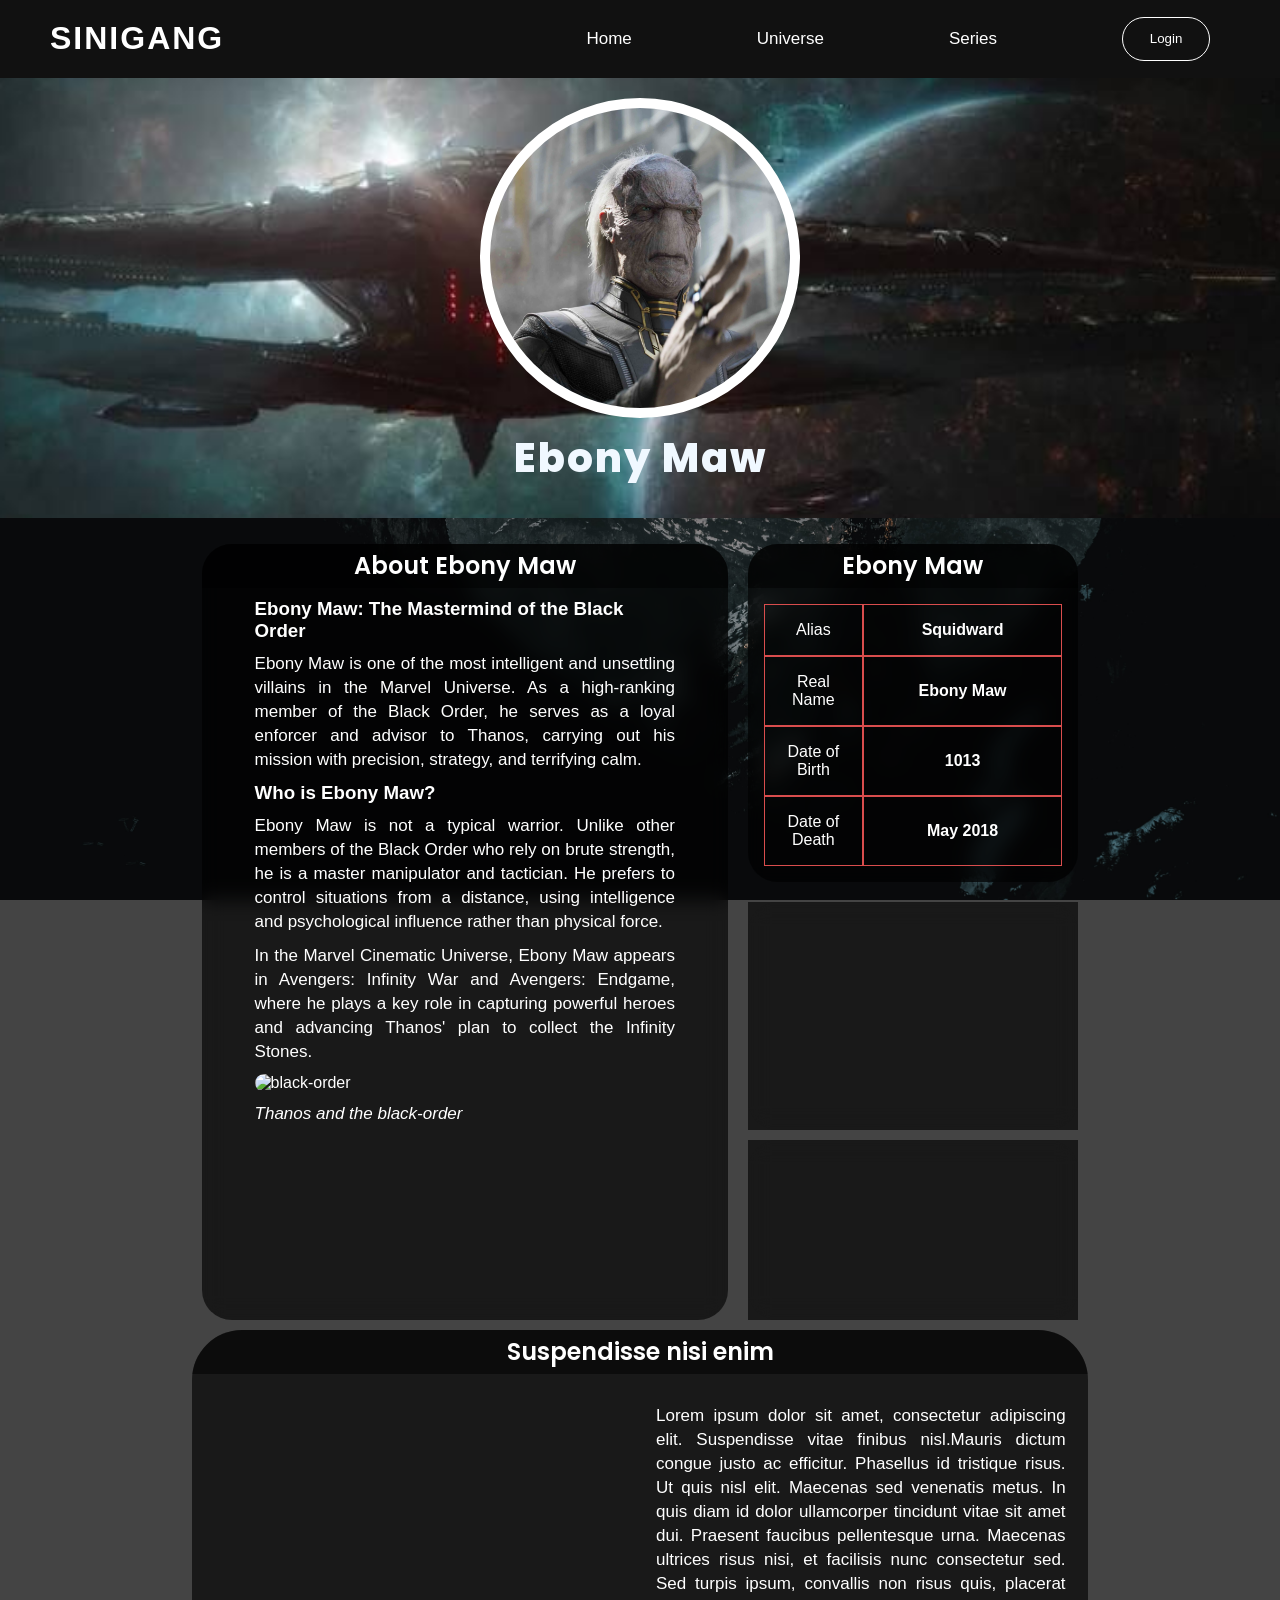
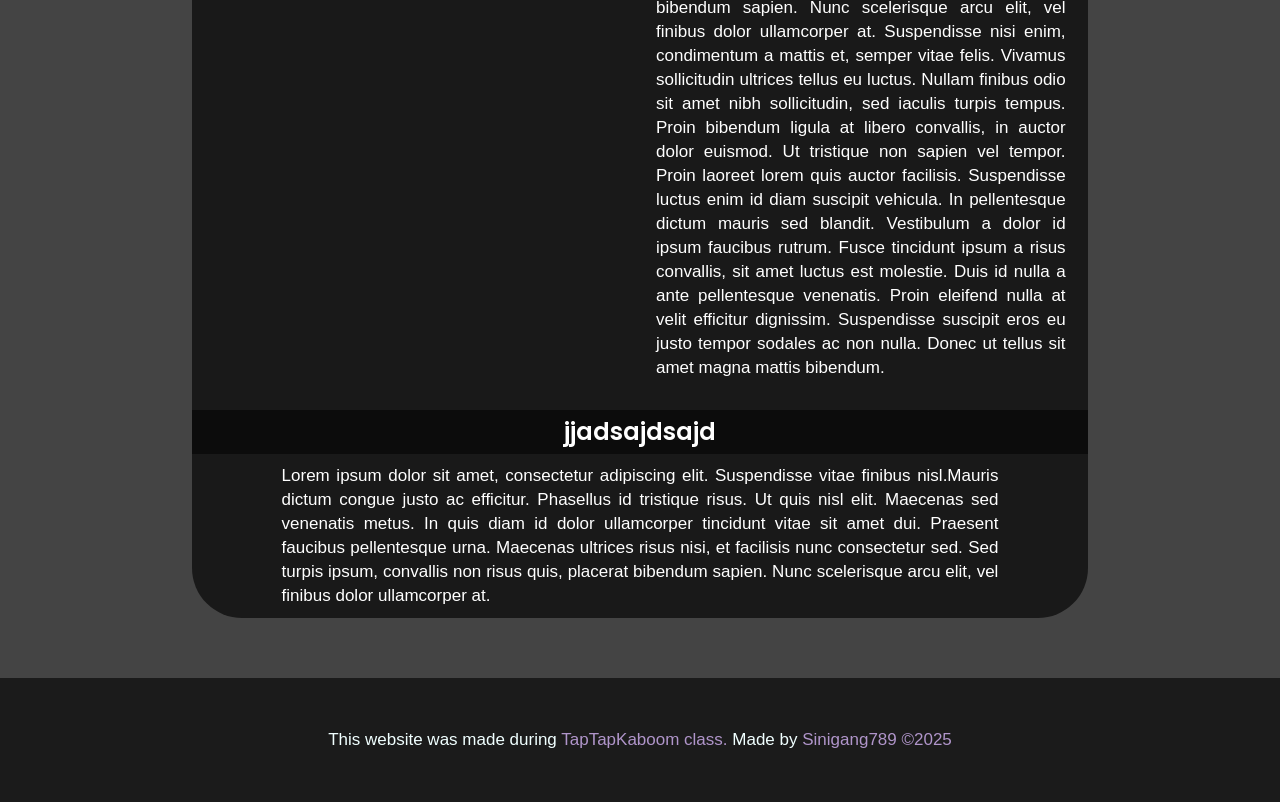
==== commit 6a0ac078: "Update Ebony Maw.html" ====
--- a/Ebony Maw.html
+++ b/Ebony Maw.html
@@ -72,14 +72,31 @@
     <div class="profile">
         <div class="table">
             <h2>Ebony Maw</h2>
-            <table>
-                <tr>
-                    <td class="row">Alias</td>
-                    <td>Squidward</td>
-                </tr>
+                <div class="table-try">
+                    <!-- Row 1 -->
+                    <div class="cell a header">Alias</div>
+                    <div class="cell b">Squidward</div>
+
+                    <!-- Row 2 -->
+                    <div class="cell a">Real Name</div>
+                    <div class="cell b">Ebony Maw</div>
+
+                    <!-- Row 3 -->
+                    <div class="cell a">Date of Birth</div>
+                    <div class="cell b">1013</div>
+
+                    <!-- Row 4 -->
+                    <div class="cell a">Date of Death</div>
+                    <div class="cell b">May 2018</div>
+            </div>
+            <!-- <table>
                 <tr>
                     <td class="row"> Real Name</td>
                     <td>Ebony Maw</td>
+                </tr>
+                <tr>
+                    <td class="row"> Alias</td>
+                    <td>Squidward</td>
                 </tr>
                 <tr>
                     <td class="row">Date of Death</td>
@@ -91,7 +108,7 @@
                         <a href="#">The Black-Order</a>
                 </td>
                 </tr>
-            </table>
+            </table> -->
         </div>
 
         <div class="list">
@@ -123,6 +140,27 @@
         </div>
     </div>
 
+        <section class="section-1">
+         <h2>Suspendisse nisi enim</h2>
+        <div class="container">
+
+            <img src="https://i.namu.wiki/i/hLtH5BLJStanjbrct5BOy3l3YhFHOA5vqmZ7AKJa8LtvHWlc8A9RjOfLUVLFWuX1G7LZTQk1hjgyT6pjVx81zg.gif" alt="">
+
+              
+             <p>
+                Lorem ipsum dolor sit amet, consectetur adipiscing elit. Suspendisse vitae finibus nisl.Mauris dictum congue justo ac efficitur. Phasellus id tristique risus. Ut quis nisl elit. Maecenas sed venenatis metus. In quis diam id dolor ullamcorper tincidunt vitae sit amet dui. Praesent faucibus pellentesque urna. Maecenas ultrices risus nisi, et facilisis nunc consectetur sed. Sed turpis ipsum, convallis non risus quis, placerat bibendum sapien. Nunc scelerisque arcu elit, vel finibus dolor ullamcorper at.
+
+                Suspendisse nisi enim, condimentum a mattis et, semper vitae felis. Vivamus sollicitudin ultrices tellus eu luctus. Nullam finibus odio sit amet nibh sollicitudin, sed iaculis turpis tempus. Proin bibendum ligula at libero convallis, in auctor dolor euismod. Ut tristique non sapien vel tempor. Proin laoreet lorem quis auctor facilisis. Suspendisse luctus enim id diam suscipit vehicula. In pellentesque dictum mauris sed blandit. Vestibulum a dolor id ipsum faucibus rutrum. Fusce tincidunt ipsum a risus convallis, sit amet luctus est molestie. Duis id nulla a ante pellentesque venenatis. Proin eleifend nulla at velit efficitur dignissim. Suspendisse suscipit eros eu justo tempor sodales ac non nulla. Donec ut tellus sit amet magna mattis bibendum.  
+            </p>
+            </div>
+            <h2>jjadsajdsajd</h2>
+            <p>
+                Lorem ipsum dolor sit amet, consectetur adipiscing elit. Suspendisse vitae finibus nisl.Mauris dictum congue justo ac efficitur. Phasellus id tristique risus. Ut quis nisl elit. Maecenas sed venenatis metus. In quis diam id dolor ullamcorper tincidunt vitae sit amet dui. Praesent faucibus pellentesque urna. Maecenas ultrices risus nisi, et facilisis nunc consectetur sed. Sed turpis ipsum, convallis non risus quis, placerat bibendum sapien. Nunc scelerisque arcu elit, vel finibus dolor ullamcorper at.
+                
+            </p>
+    </section>
+
+
     </main>
 
 
--- a/css/style.css
+++ b/css/style.css
@@ -297,7 +297,7 @@
 }
 
 main img{
-    max-width: 95%;
+    max-width: 80%;
     border-radius: 10px;
     margin: 0 auto;
     display: block;
@@ -312,6 +312,7 @@
 .about p {
     max-width: 80%;
     margin: 10px auto;
+    text-align: justify;
 }
 
 
@@ -319,6 +320,7 @@
     flex: 1;
     display: flex;
     flex-direction: column;
+    height: 100%;
 }
 
 .about, .characteristics, .army, .table{
@@ -331,23 +333,48 @@
 }
 
 .list{
-    display: flex;
+   
     width: 100%;
     gap: 4px;
     flex: .5;
 }
 
 .characteristics{
-    flex: 1;
-}
-
-.army{
-    flex: 1;
-}
+    text-align: center; /* centers the block itself */
+
+}
+
+.characteristics ol{
+    display: inline-block;
+    text-align: left; /* keeps numbers aligned nicely */
+    margin: 0 auto;
+    padding: 20px;
+    list-style-position: inside;
+}
+
+  .table-try {
+    padding: 1em;
+    display: grid;
+    grid-template-columns: 1fr 2fr;
+    height: 80%;
+  }
+
+  .cell {
+    padding: 1em;
+    border: 1px solid #d94d4d;
+    text-align: center;
+    display: flex;
+    justify-content: center;
+    align-items: center;
+  }
+
+  .cell.b{
+    font-weight: 800;
+  }
 
 
 .table{
-flex: auto;    
+flex: 1;    
 }
 
 table {
@@ -357,21 +384,35 @@
     margin: 0 auto;
     height: 87%;
 }
-td.row {
-    width: 30%;
-     font-weight: bold;
-   
-}
-
-
-td {
-  border: 1px solid #8b4b4b;
-  padding: 10px;
-  text-align: center;
-  height: 2em;
-}
-
-
+
+.section-1{
+    width: 100%;
+    background-color: #000000a1;
+    height: 100%;
+    border-radius: 50px;
+    overflow: hidden;
+}
+
+.section-1 .container{
+    display: flex;
+    width: 95%;
+    gap: 2em;
+    padding: 20px;
+    align-items: center;
+    margin: 0 auto;
+}
+
+.section-1 img{
+    flex: 1;
+    width: 50%;
+    object-fit: cover;
+}
+
+.section-1 p{
+    flex: 1;
+    text-align: justify;
+
+}
 
 
 
@@ -391,6 +432,9 @@
 
 }
 
+
+
+
 @media (max-width: 1200px){
 
    main{
@@ -431,6 +475,13 @@
     background-size: cover;
     background-position: -150px 0px;
     }
+
+    .pfp-proxima{
+    background-image: url(../img/proxima.gif);
+    background-size: cover;
+    background-position: -180px 0px;
+    }
+
     
 
     .HideOnMobile{
@@ -443,6 +494,7 @@
     margin: 0;
     padding: 0;
     }
+
     .characteristics{
         flex: 1;
     }
@@ -456,6 +508,12 @@
     .list{
     flex-flow: column;
     }
+
+    .section-1 .container{
+    display: block ;
+    }
+
+
  footer p {
         font-size: 10px;
     }
